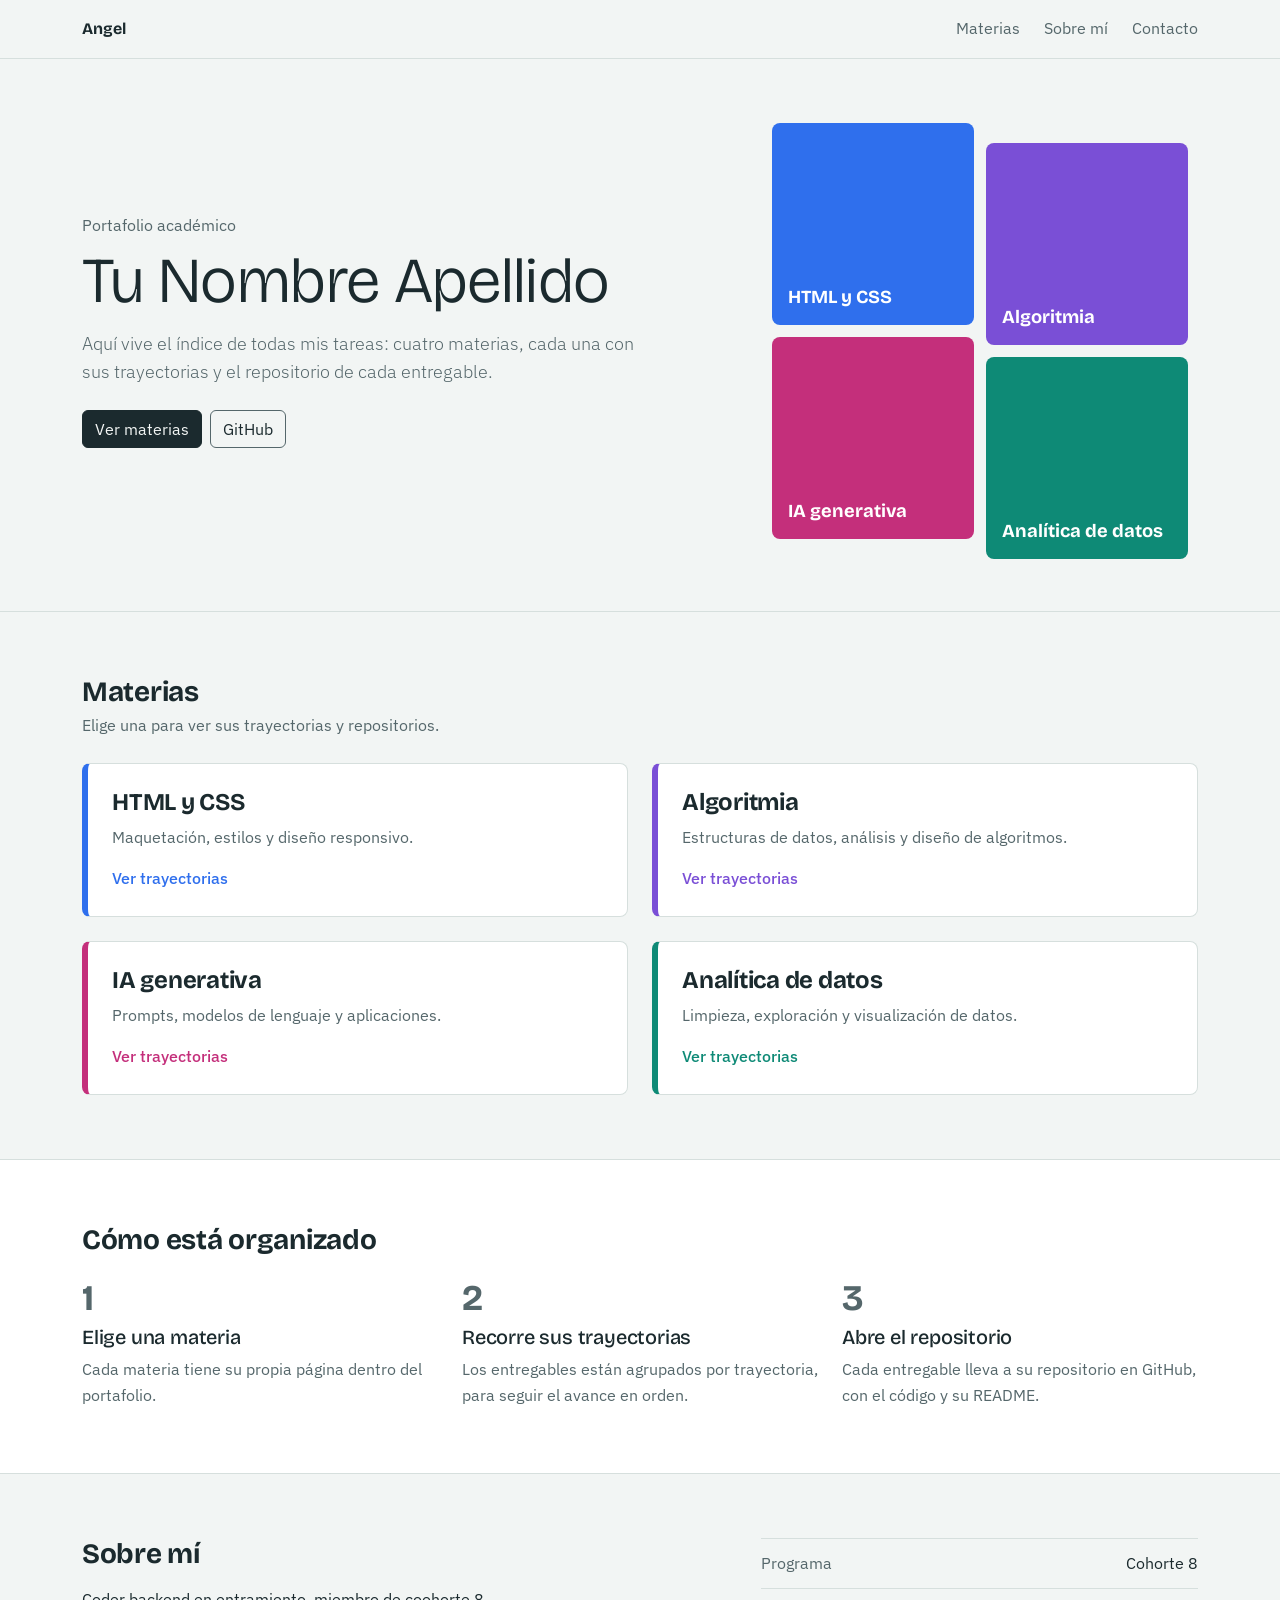
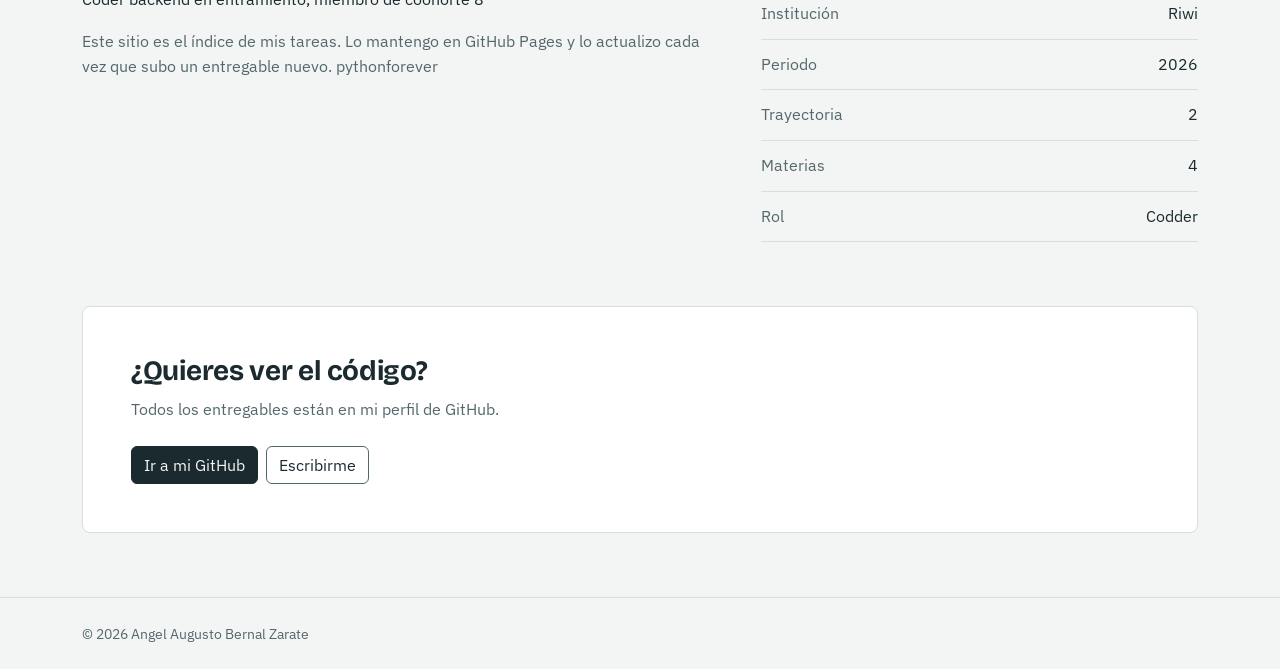
==== index.html @ 8ca7d487 "100% version" ====
<!DOCTYPE html>
<html lang="es">
<head>
  <meta charset="UTF-8">
  <meta name="viewport" content="width=device-width, initial-scale=1">
  <title>Portafolio | Tu Nombre Apellido</title>
  <meta name="description" content="Índice de entregables de HTML y CSS, Algoritmia, IA generativa y Analítica de datos.">
  <link rel="icon" href="public/favicon.svg" type="image/svg+xml">

  <link rel="preconnect" href="https://fonts.googleapis.com">
  <link rel="preconnect" href="https://fonts.gstatic.com" crossorigin>
  <link href="https://fonts.googleapis.com/css2?family=Bricolage+Grotesque:opsz,wght@12..96,500;12..96,700&family=IBM+Plex+Sans:wght@400;500&display=swap" rel="stylesheet">

  <link href="https://cdn.jsdelivr.net/npm/bootstrap@5.3.3/dist/css/bootstrap.min.css" rel="stylesheet"
        integrity="sha384-QWTKZyjpPEjISv5WaRU9OFeRpok6YctnYmDr5pNlyT2bRjXh0JMhjY6hW+ALEwIH" crossorigin="anonymous">
  <link href="styles/main.css" rel="stylesheet">
</head>
<body>

  <!-- Barra superior -->
  <nav class="barra" aria-label="Principal">
    <div class="container d-flex justify-content-between align-items-center py-3">
      <a class="barra-marca text-decoration-none" href="#inicio">Angel</a>
      <ul class="list-unstyled d-flex gap-3 gap-md-4 mb-0">
        <li><a class="barra-enlace" href="#materias">Materias</a></li>
        <li><a class="barra-enlace" href="#sobre-mi">Sobre mí</a></li>
        <li><a class="barra-enlace" href="#contacto">Contacto</a></li>
      </ul>
    </div>
  </nav>

  <!-- Portada -->
  <header class="portada" id="inicio">
    <div class="container">
      <div class="row align-items-center g-5">

        <div class="col-lg-7">
          <p class="soft mb-2">Portafolio académico</p>
          <h1 class="display-3 mb-3">Tu Nombre Apellido</h1>
          <p class="lead intro mb-4">Aquí vive el índice de todas mis tareas: cuatro materias, cada una con sus trayectorias y el repositorio de cada entregable.</p>
          <div class="d-flex flex-wrap gap-2">
            <a class="btn btn-tinta" href="#materias">Ver materias</a>
            <a class="btn btn-contorno" href="https://github.com/Angelskolmy" target="_blank" rel="noopener">GitHub</a>
          </div>
        </div>

        <div class="col-lg-5">
          <div class="mosaico" aria-hidden="true">
            <div class="tile materia-html-css">HTML y CSS</div>
            <div class="tile materia-algoritmia">Algoritmia</div>
            <div class="tile materia-ia-generativa">IA generativa</div>
            <div class="tile materia-analitica-datos">Analítica de datos</div>
          </div>
        </div>

      </div>
    </div>
  </header>

  <main>

    <!-- Materias -->
    <section class="seccion" id="materias">
      <div class="container">
        <h2 class="seccion-titulo mb-1">Materias</h2>
        <p class="soft mb-4">Elige una para ver sus trayectorias y repositorios.</p>

        <div class="row g-4">
          <div class="col-12 col-md-6">
            <a class="entregable materia-html-css d-block p-4 text-decoration-none" href="public/html-css.html">
              <h3 class="card-title h4 mb-2">HTML y CSS</h3>
              <p class="card-text mb-3">Maquetación, estilos y diseño responsivo.</p>
              <span class="ir">Ver trayectorias</span>
            </a>
          </div>
          <div class="col-12 col-md-6">
            <a class="entregable materia-algoritmia d-block p-4 text-decoration-none" href="public/algoritmia.html">
              <h3 class="card-title h4 mb-2">Algoritmia</h3>
              <p class="card-text mb-3">Estructuras de datos, análisis y diseño de algoritmos.</p>
              <span class="ir">Ver trayectorias</span>
            </a>
          </div>
          <div class="col-12 col-md-6">
            <a class="entregable materia-ia-generativa d-block p-4 text-decoration-none" href="public/ia-generativa.html">
              <h3 class="card-title h4 mb-2">IA generativa</h3>
              <p class="card-text mb-3">Prompts, modelos de lenguaje y aplicaciones.</p>
              <span class="ir">Ver trayectorias</span>
            </a>
          </div>
          <div class="col-12 col-md-6">
            <a class="entregable materia-analitica-datos d-block p-4 text-decoration-none" href="public/analitica-datos.html">
              <h3 class="card-title h4 mb-2">Analítica de datos</h3>
              <p class="card-text mb-3">Limpieza, exploración y visualización de datos.</p>
              <span class="ir">Ver trayectorias</span>
            </a>
          </div>
        </div>
      </div>
    </section>

    <!-- Cómo se organiza (es una secuencia real, por eso va numerada) -->
    <section class="seccion seccion-banda">
      <div class="container">
        <h2 class="seccion-titulo mb-4">Cómo está organizado</h2>
        <ol class="pasos list-unstyled row g-4 mb-0">
          <li class="col-md-4">
            <span class="paso-num">1</span>
            <h3 class="h5">Elige una materia</h3>
            <p class="soft mb-0">Cada materia tiene su propia página dentro del portafolio.</p>
          </li>
          <li class="col-md-4">
            <span class="paso-num">2</span>
            <h3 class="h5">Recorre sus trayectorias</h3>
            <p class="soft mb-0">Los entregables están agrupados por trayectoria, para seguir el avance en orden.</p>
          </li>
          <li class="col-md-4">
            <span class="paso-num">3</span>
            <h3 class="h5">Abre el repositorio</h3>
            <p class="soft mb-0">Cada entregable lleva a su repositorio en GitHub, con el código y su README.</p>
          </li>
        </ol>
      </div>
    </section>

    <!-- Sobre mí -->
    <section class="seccion" id="sobre-mi">
      <div class="container">
        <div class="row g-5">
          <div class="col-lg-7">
            <h2 class="seccion-titulo mb-3">Sobre mí</h2>
            <p class="mb-3">Coder backend en entramiento, miembro de coohorte 8</p>
            <p class="soft mb-0">Este sitio es el índice de mis tareas. Lo mantengo en GitHub Pages y lo actualizo cada vez que subo un entregable nuevo. pythonforever</p>
          </div>
          <div class="col-lg-5">
            <dl class="datos mb-0">
              <div><dt>Programa</dt><dd>Cohorte 8</dd></div>
              <div><dt>Institución</dt><dd>Riwi</dd></div>
              <div><dt>Periodo</dt><dd>2026</dd></div> 
              <div><dt>Trayectoria</dt><dd>2</dd></div>
              <div><dt>Materias</dt><dd>4</dd></div> 
              <div><dt>Rol</dt><dd>Codder</dd></div>
            </dl>
          </div>
        </div>
      </div>
    </section>

    <!-- Contacto -->
    <section class="seccion pt-0" id="contacto">
      <div class="container">
        <div class="contacto p-4 p-md-5">
          <h2 class="seccion-titulo mb-2">¿Quieres ver el código?</h2>
          <p class="soft mb-4">Todos los entregables están en mi perfil de GitHub.</p>
          <div class="d-flex flex-wrap gap-2">
            <a class="btn btn-tinta" href="https://github.com/Angelskolmy" target="_blank" rel="noopener">Ir a mi GitHub</a>
            <a class="btn btn-contorno" href="mailto:yayelbernal4@gmail.com">Escribirme</a>
          </div>
        </div>
      </div>
    </section>

  </main>

  <footer class="site-footer py-4">
    <div class="container d-flex flex-wrap justify-content-between gap-2">
      <span>&copy; 2026 Angel Augusto Bernal Zarate</span>
    </div>
  </footer>

  <script src="https://cdn.jsdelivr.net/npm/bootstrap@5.3.3/dist/js/bootstrap.bundle.min.js"
          integrity="sha384-YvpcrYf0tY3lHB60NNkmXc5s9fDVZLESaAA55NDzOxhy9GkcIdslK1eN7N6jIeHz" crossorigin="anonymous"></script>

</body>
</html>
---- styles/main.css ----
/* ===== Tokens (el tema oscuro sigue la preferencia del sistema, sin JavaScript) ===== */
:root {
  --c-html-css: #2f6fed;
  --c-algoritmia: #7a4fd6;
  --c-ia-generativa: #c42f7b;
  --c-analitica-datos: #0e8a76;

  --bg: #f2f5f4;
  --surface: #ffffff;
  --ink: #1b2a2e;
  --ink-soft: #55676b;
  --line: #d6dfdd;

  --font-display: "Bricolage Grotesque", system-ui, sans-serif;
  --font-body: "IBM Plex Sans", system-ui, sans-serif;
  color-scheme: light dark;
}

@media (prefers-color-scheme: dark) {
  :root {
    --bg: #121a1c;
    --surface: #1a2528;
    --ink: #e6eeee;
    --ink-soft: #9db0b3;
    --line: #2b3a3d;
  }
}

/* ===== Base ===== */
body { background: var(--bg); color: var(--ink); font-family: var(--font-body); line-height: 1.6; }

h1, h2, h3, .card-title { font-family: var(--font-display); font-weight: 700; letter-spacing: -0.01em; }

a { color: var(--ink); }
.soft { color: var(--ink-soft); }
.intro { max-width: 52ch; color: var(--ink-soft); font-size: 1.1rem; }
.site-header { border-bottom: 1px solid var(--line); margin-bottom: 2rem; }
.site-footer { border-top: 1px solid var(--line); color: var(--ink-soft); font-size: .9rem; }
.site-footer a { color: var(--ink-soft); }
.volver { color: var(--ink-soft); }
a:focus-visible, .btn:focus-visible { outline: 3px solid var(--c-html-css); outline-offset: 2px; }

/* El color de cada materia llega por --materia */
.materia-html-css        { --materia: var(--c-html-css); }
.materia-algoritmia      { --materia: var(--c-algoritmia); }
.materia-ia-generativa   { --materia: var(--c-ia-generativa); }
.materia-analitica-datos { --materia: var(--c-analitica-datos); }

/* ===== Tarjeta de materia (index) ===== */
.entregable {
  height: 100%;
  background: var(--surface);
  border: 1px solid var(--line);
  border-left: 6px solid var(--materia);
  border-radius: .5rem;
  transition: border-color .15s ease;
}
.entregable:hover { border-color: var(--materia); }
.entregable .card-text { color: var(--ink-soft); }
.entregable .ir { color: var(--materia); font-weight: 500; }

/* ===== Trayectorias (páginas de materia) ===== */
.trayectoria h2 { border-left: 6px solid var(--materia); padding-left: .75rem; }
.fila-lista {
  background: var(--surface);
  border: 1px solid var(--line);
  border-radius: .5rem;
  overflow: hidden;
}
.fila { background: transparent; color: var(--ink); border-color: var(--line); }
.fecha { color: var(--ink-soft); font-size: .85rem; }

.etiqueta {
  display: inline-block;
  padding: .1rem .5rem;
  border: 1px solid var(--line);
  border-radius: .25rem;
  font-size: .8rem;
  color: var(--ink-soft);
}

.btn-repo { background: var(--materia); border-color: var(--materia); color: #fff; }
.btn-repo:hover { filter: brightness(.92); color: #fff; }
.btn-repo.disabled { background: transparent; color: var(--ink-soft); border-color: var(--line); }

@media (prefers-reduced-motion: reduce) { * { transition: none !important; } }

/* ===== Landing (index) ===== */
html { scroll-behavior: smooth; scroll-padding-top: 4.5rem; }
@media (prefers-reduced-motion: reduce) { html { scroll-behavior: auto; } }

.barra {
  position: sticky; top: 0; z-index: 10;
  background: var(--bg);
  border-bottom: 1px solid var(--line);
}
.barra-marca { font-family: var(--font-display); font-weight: 700; color: var(--ink); }
.barra-enlace { color: var(--ink-soft); text-decoration: none; }
.barra-enlace:hover { color: var(--ink); text-decoration: underline; }

.portada { padding: 4rem 0 4.5rem; border-bottom: 1px solid var(--line); }
.portada h1 { line-height: 1.05; }

/* Mosaico de 4 cuadros: repite la marca del favicon, uno por materia */
.mosaico { display: grid; grid-template-columns: 1fr 1fr; gap: .75rem; max-width: 26rem; margin-inline: auto; }
.tile {
  aspect-ratio: 1;
  background: var(--materia);
  color: #fff;
  border-radius: .5rem;
  padding: 1rem;
  display: flex; align-items: flex-end;
  font-family: var(--font-display); font-weight: 700; font-size: 1.15rem; line-height: 1.15;
}
.tile:nth-child(even) { transform: translateY(1.25rem); }

.btn-tinta { background: var(--ink); color: var(--bg); border: 1px solid var(--ink); }
.btn-tinta:hover { background: var(--ink); color: var(--bg); filter: brightness(1.15); }
.btn-contorno { background: transparent; color: var(--ink); border: 1px solid var(--ink-soft); }
.btn-contorno:hover { background: var(--surface); color: var(--ink); border-color: var(--ink); }

.seccion { padding: 4rem 0; }
.seccion-titulo { font-size: 1.75rem; }
.seccion-banda { background: var(--surface); border-block: 1px solid var(--line); }

.paso-num {
  display: inline-block; margin-bottom: .5rem;
  font-family: var(--font-display); font-weight: 700; font-size: 2.25rem; line-height: 1;
  color: var(--ink-soft);
}

.datos > div { display: flex; justify-content: space-between; gap: 1rem; padding: .75rem 0; border-bottom: 1px solid var(--line); }
.datos > div:first-child { border-top: 1px solid var(--line); }
.datos dt { font-weight: 400; color: var(--ink-soft); }
.datos dd { margin: 0; text-align: right; }

.contacto { background: var(--surface); border: 1px solid var(--line); border-radius: .5rem; }
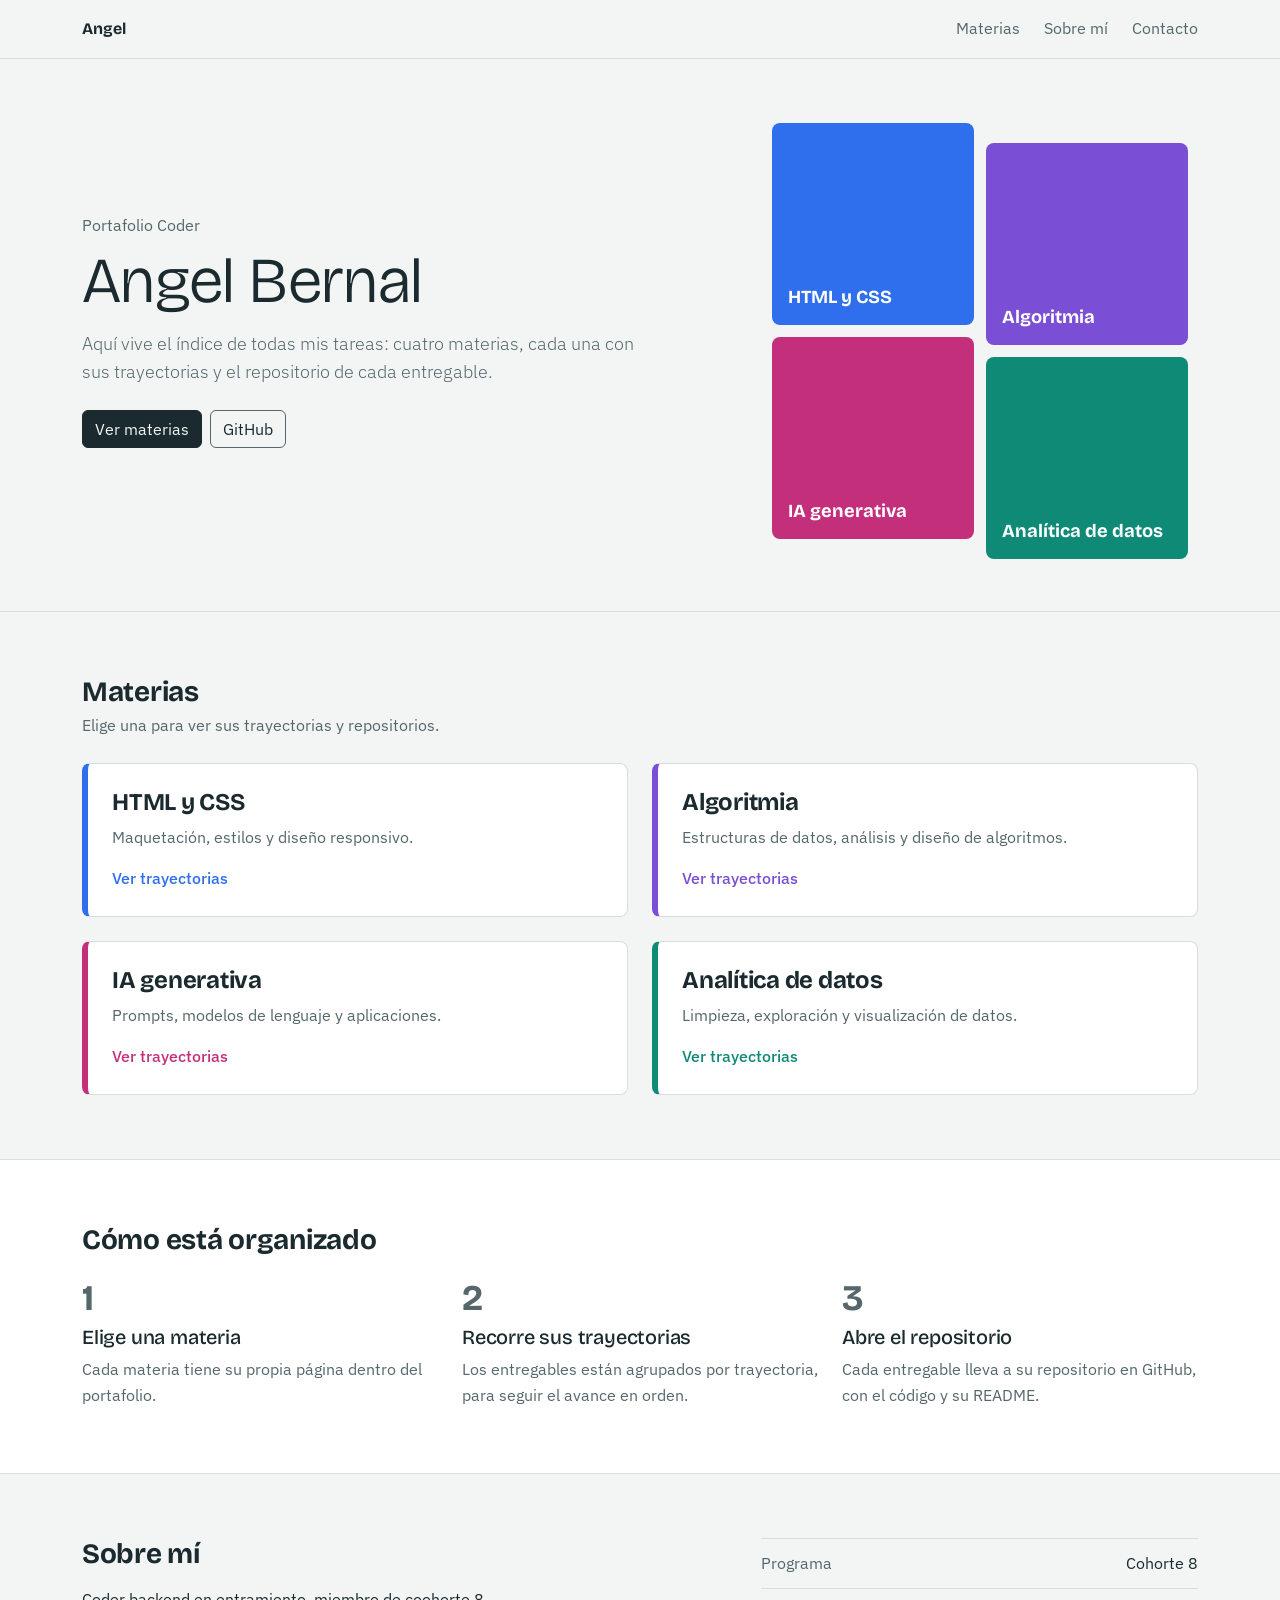
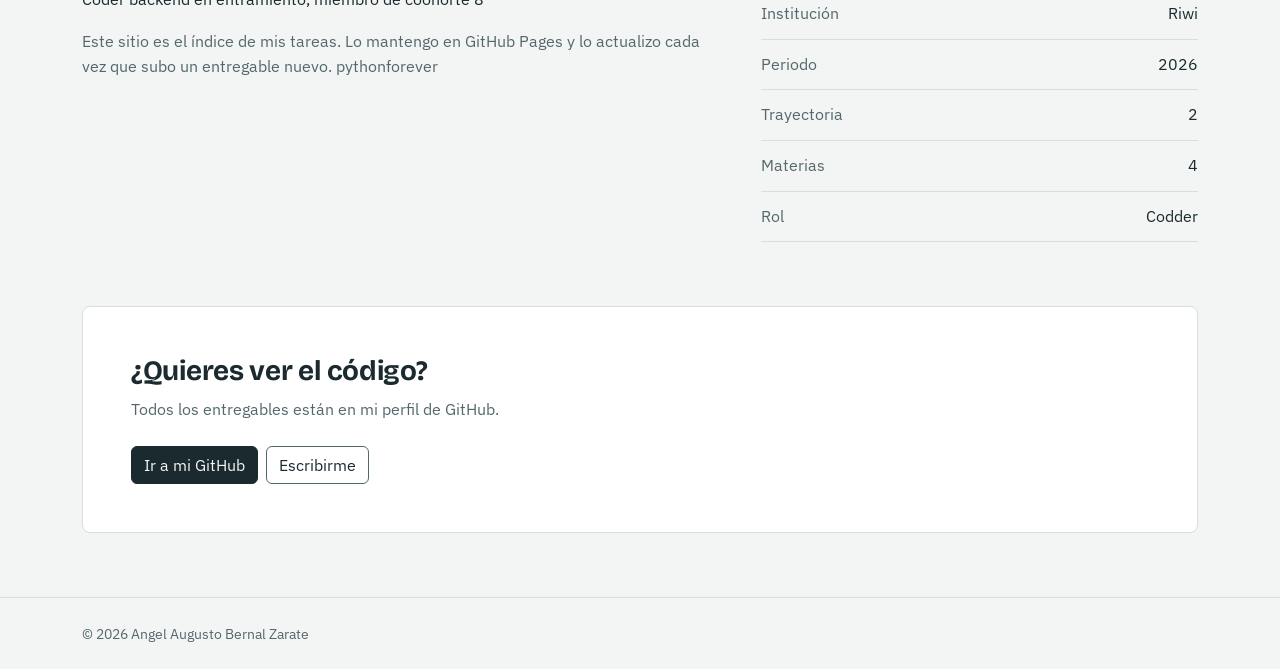
==== commit 5d5cf743: "110% verison" ====
--- a/index.html
+++ b/index.html
@@ -35,8 +35,8 @@
       <div class="row align-items-center g-5">
 
         <div class="col-lg-7">
-          <p class="soft mb-2">Portafolio académico</p>
-          <h1 class="display-3 mb-3">Tu Nombre Apellido</h1>
+          <p class="soft mb-2">Portafolio Coder</p>
+          <h1 class="display-3 mb-3">Angel Bernal</h1>
           <p class="lead intro mb-4">Aquí vive el índice de todas mis tareas: cuatro materias, cada una con sus trayectorias y el repositorio de cada entregable.</p>
           <div class="d-flex flex-wrap gap-2">
             <a class="btn btn-tinta" href="#materias">Ver materias</a>
